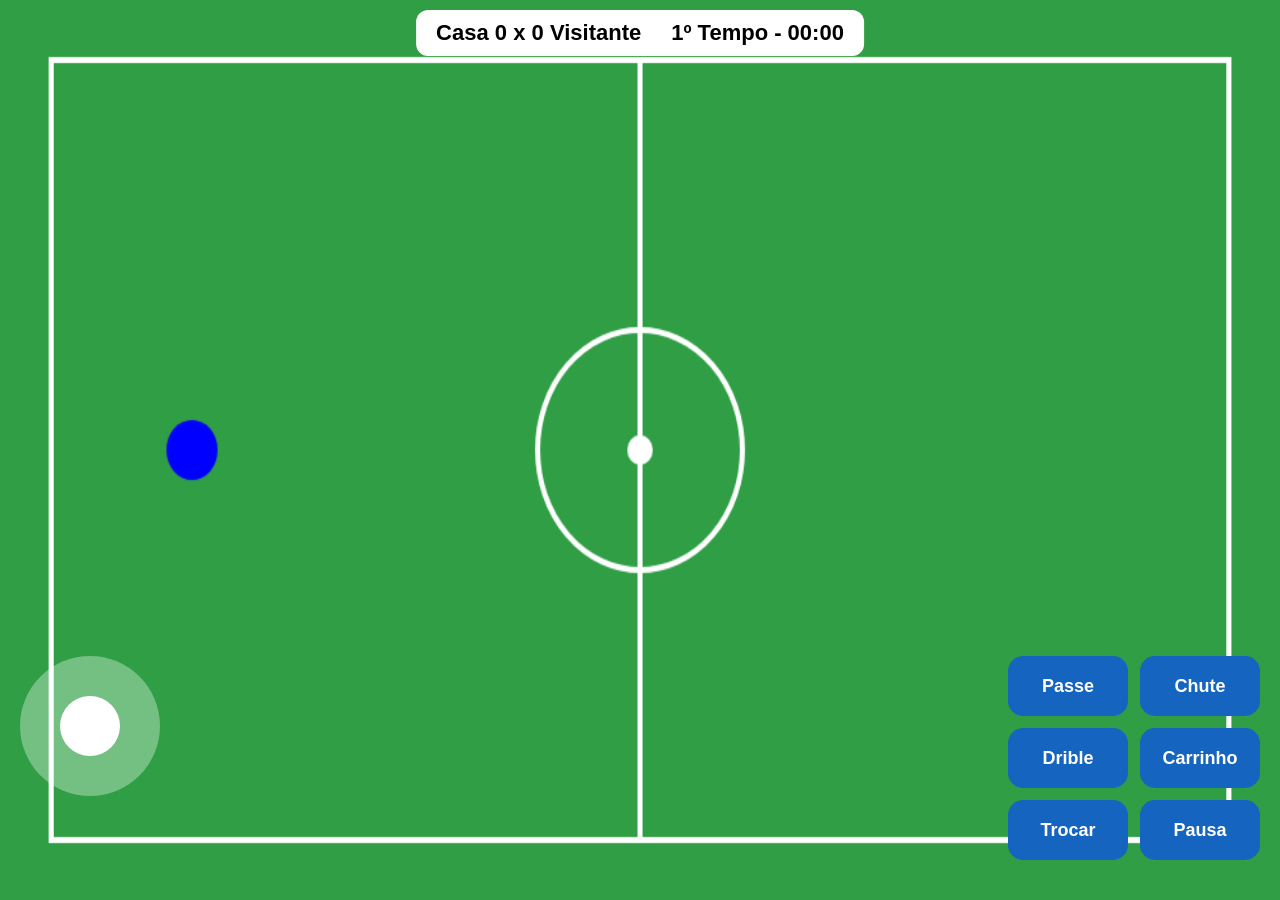
==== index.html @ fe46c60b "Add initial Futebolland game skeleton (HTML, CSS, canvas render loop) Co-Authored-By: Claude Sonnet " ====
<!DOCTYPE html>
<html lang="pt-BR">
<head>
    <meta charset="UTF-8">
    <meta name="viewport" content="width=device-width, initial-scale=1.0">
    <title>Futebolland</title>
    <link rel="stylesheet" href="style.css">
</head>
<body>

<div id="hud">
    <div id="placar">
        <span id="casa">Casa</span>
        <span id="resultado">0 x 0</span>
        <span id="visitante">Visitante</span>
    </div>
    <div id="tempo">
        1º Tempo - 00:00
    </div>
</div>

<canvas id="game"></canvas>

<div id="controles">
    <div id="joystick">
        <div id="stick"></div>
    </div>
    <div id="acoes">
        <button id="passe">Passe</button>
        <button id="chute">Chute</button>
        <button id="drible">Drible</button>
        <button id="carrinho">Carrinho</button>
        <button id="trocar">Trocar</button>
        <button id="pausar">Pausa</button>
    </div>
</div>

<script src="game.js"></script>
</body>
</html>
---- style.css ----
*{
    margin:0;
    padding:0;
    box-sizing:border-box;
}

body{
    background:#0f7b24;
    overflow:hidden;
    font-family:Arial,Helvetica,sans-serif;
}

#game{
    display:block;
    margin:auto;
    background:#2f9e44;
    width:100vw;
    height:100vh;
}

#hud{
    position:absolute;
    top:10px;
    left:50%;
    transform:translateX(-50%);
    display:flex;
    gap:30px;
    background:white;
    padding:10px 20px;
    border-radius:12px;
    font-size:22px;
    font-weight:bold;
}

#controles{
    position:absolute;
    bottom:20px;
    left:0;
    right:0;
    display:flex;
    justify-content:space-between;
    padding:20px;
}

#joystick{
    width:140px;
    height:140px;
    border-radius:50%;
    background:#ffffff55;
    position:relative;
}

#stick{
    width:60px;
    height:60px;
    border-radius:50%;
    background:white;
    position:absolute;
    top:40px;
    left:40px;
}

#acoes{
    display:grid;
    grid-template-columns:repeat(2,120px);
    gap:12px;
}

button{
    height:60px;
    font-size:18px;
    border:none;
    border-radius:15px;
    background:#1565c0;
    color:white;
    font-weight:bold;
}
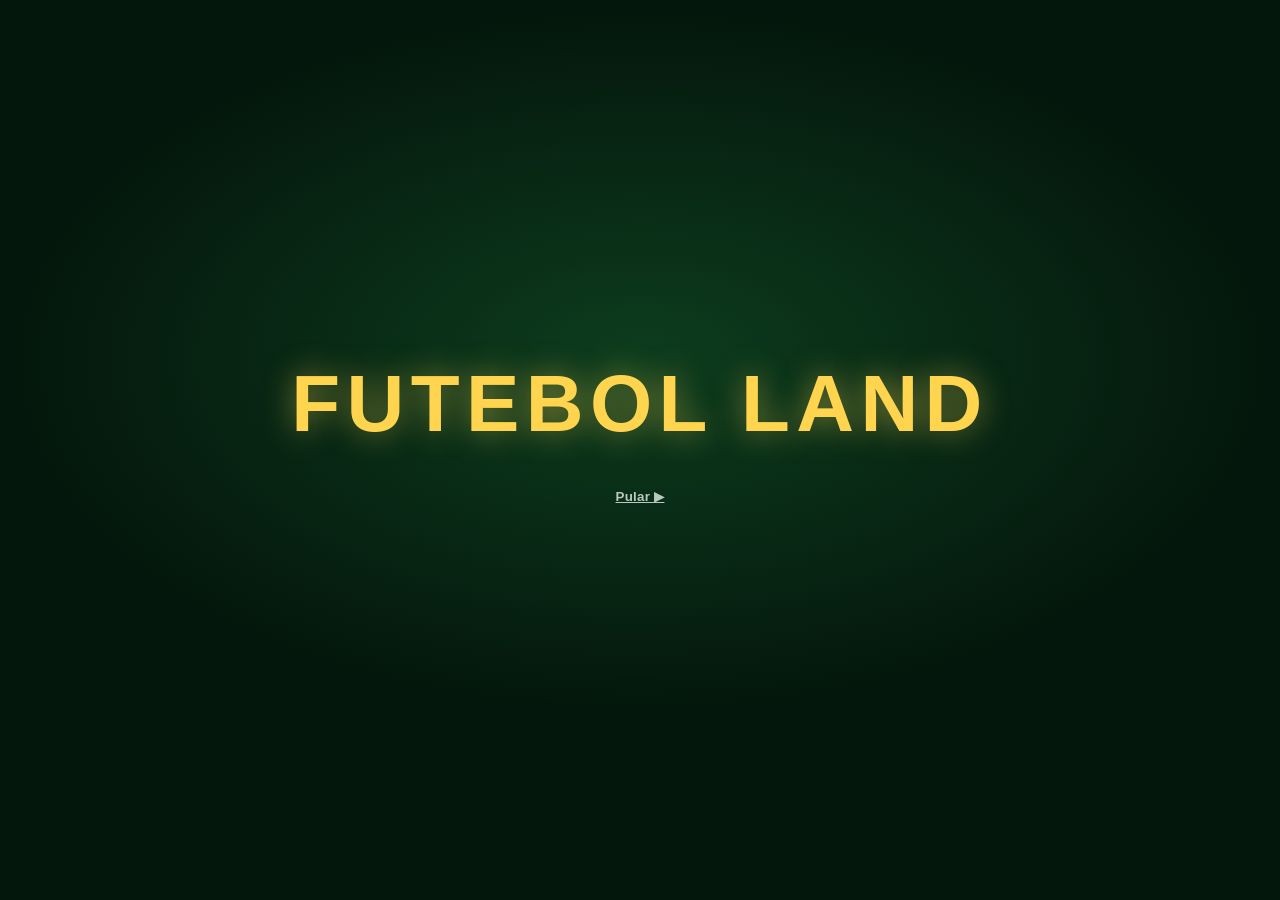
==== commit 7d62d9d7: "Cria site jogável do Futebol Land a partir do design Unity original Porta a arquitetura do projeto (" ====
--- a/index.html
+++ b/index.html
@@ -1,40 +1,287 @@
-<!DOCTYPE html>
+<!doctype html>
 <html lang="pt-BR">
 <head>
-    <meta charset="UTF-8">
-    <meta name="viewport" content="width=device-width, initial-scale=1.0">
-    <title>Futebolland</title>
-    <link rel="stylesheet" href="style.css">
+  <meta charset="UTF-8" />
+  <meta name="viewport" content="width=device-width, initial-scale=1.0" />
+  <title>Futebol Land</title>
+  <meta name="description" content="Futebol Land — crie seu clube, jogue partidas e viva uma carreira no futebol, direto do navegador." />
+  <link rel="icon" href="data:image/svg+xml,<svg xmlns=%22http://www.w3.org/2000/svg%22 viewBox=%220 0 100 100%22><text y=%22.9em%22 font-size=%2290%22>⚽</text></svg>" />
+  <link rel="stylesheet" href="css/style.css" />
 </head>
 <body>
 
-<div id="hud">
-    <div id="placar">
-        <span id="casa">Casa</span>
-        <span id="resultado">0 x 0</span>
-        <span id="visitante">Visitante</span>
-    </div>
-    <div id="tempo">
-        1º Tempo - 00:00
-    </div>
-</div>
-
-<canvas id="game"></canvas>
-
-<div id="controles">
-    <div id="joystick">
-        <div id="stick"></div>
-    </div>
-    <div id="acoes">
-        <button id="passe">Passe</button>
-        <button id="chute">Chute</button>
-        <button id="drible">Drible</button>
-        <button id="carrinho">Carrinho</button>
-        <button id="trocar">Trocar</button>
-        <button id="pausar">Pausa</button>
-    </div>
-</div>
-
-<script src="game.js"></script>
+  <!-- ===================== SPLASH ===================== -->
+  <section id="screen-splash" class="screen active">
+    <div class="splash-wrap">
+      <div class="splash-stage stage-logo">FUTEBOL LAND</div>
+      <button id="splash-skip" class="btn-link">Pular ▶</button>
+    </div>
+  </section>
+
+  <!-- ===================== MAIN MENU ===================== -->
+  <section id="screen-main-menu" class="screen">
+    <div class="menu-wrap">
+      <h1 class="game-title">FUTEBOL LAND</h1>
+      <p class="game-subtitle">Aperte START para jogar</p>
+      <nav class="menu-list">
+        <button id="menu-career" class="menu-btn">Modo Carreira</button>
+        <button id="menu-create-club" class="menu-btn">Crie seu Clube</button>
+        <button id="menu-quick-match" class="menu-btn">Jogo Rápido</button>
+        <button id="menu-online" class="menu-btn">Online</button>
+        <button id="menu-tournaments" class="menu-btn">Torneios</button>
+        <button id="menu-training" class="menu-btn">Treino</button>
+        <button id="menu-settings" class="menu-btn">Configurações</button>
+        <button id="menu-credits" class="menu-btn">Créditos</button>
+        <button id="menu-exit" class="menu-btn menu-btn-quiet">Sair</button>
+      </nav>
+      <p id="menu-exit-note" class="menu-exit-note" hidden>Obrigado por jogar Futebol Land! Você pode fechar esta aba quando quiser. ⚽</p>
+    </div>
+  </section>
+
+  <!-- ===================== QUICK MATCH ===================== -->
+  <section id="screen-quick-match" class="screen">
+    <div class="screen-wrap">
+      <header class="screen-header">
+        <h2>Jogo Rápido</h2>
+      </header>
+
+      <div class="qm-setup">
+        <div class="qm-picker">
+          <div class="qm-team-picker">
+            <div id="qm-home-preview" class="team-preview"></div>
+            <label for="qm-home">Time da Casa</label>
+            <select id="qm-home"></select>
+          </div>
+          <div class="qm-vs">×</div>
+          <div class="qm-team-picker">
+            <div id="qm-away-preview" class="team-preview"></div>
+            <label for="qm-away">Time Visitante</label>
+            <select id="qm-away"></select>
+          </div>
+        </div>
+        <div class="screen-actions">
+          <button id="qm-start" class="btn-primary">Apitar Início ⚽</button>
+          <button id="qm-back-setup" class="btn-secondary">Voltar</button>
+        </div>
+      </div>
+
+      <div class="qm-live" hidden>
+        <div class="scoreboard">
+          <div class="scoreboard-team">
+            <span id="qm-name-home">—</span>
+            <span id="qm-score-home">0</span>
+          </div>
+          <div id="qm-clock" class="scoreboard-clock">0'</div>
+          <div class="scoreboard-team">
+            <span id="qm-score-away">0</span>
+            <span id="qm-name-away">—</span>
+          </div>
+        </div>
+        <div id="qm-log" class="match-log"></div>
+        <div class="screen-actions">
+          <button id="qm-speed" class="btn-secondary">Velocidade x1</button>
+          <button id="qm-skip" class="btn-secondary">Pular para o fim</button>
+          <button id="qm-rematch" class="btn-primary" hidden>Nova Partida</button>
+          <button id="qm-back-live" class="btn-secondary">Voltar</button>
+        </div>
+      </div>
+    </div>
+  </section>
+
+  <!-- ===================== CREATE CLUB ===================== -->
+  <section id="screen-create-club" class="screen">
+    <div class="screen-wrap">
+      <header class="screen-header">
+        <h2>Crie seu Clube</h2>
+      </header>
+
+      <form id="create-club-form" class="cc-grid">
+        <div class="cc-fields">
+          <label>Nome do clube
+            <input id="cc-name" type="text" maxlength="30" required placeholder="Ex: Vini FC" />
+          </label>
+          <label>Cidade
+            <input id="cc-city" type="text" maxlength="24" placeholder="Ex: Nova Esperança" />
+          </label>
+          <label>País
+            <select id="cc-country"></select>
+          </label>
+          <label>Estádio
+            <input id="cc-stadium" type="text" maxlength="30" placeholder="Ex: Arena Vini" />
+          </label>
+          <div class="cc-colors">
+            <label>Cor primária <input id="cc-primary" type="color" value="#1b5e20" /></label>
+            <label>Cor secundária <input id="cc-secondary" type="color" value="#ffd600" /></label>
+          </div>
+          <label>Escudo
+            <div id="cc-emblem-picker" class="emblem-picker"></div>
+          </label>
+          <label>Força do elenco: <span id="cc-strength-label">70</span>
+            <input id="cc-strength" type="range" min="45" max="90" value="70" />
+          </label>
+          <div class="screen-actions">
+            <button type="submit" class="btn-primary">Fundar Clube</button>
+            <button type="button" id="cc-back" class="btn-secondary">Voltar</button>
+          </div>
+        </div>
+        <div class="cc-preview-col">
+          <div id="cc-preview" class="team-preview big"></div>
+          <p class="muted">Pré-visualização do escudo</p>
+        </div>
+      </form>
+
+      <h3>Meus Clubes</h3>
+      <div id="cc-list" class="club-list"></div>
+    </div>
+  </section>
+
+  <!-- ===================== CAREER ===================== -->
+  <section id="screen-career" class="screen">
+    <div class="screen-wrap">
+      <header class="screen-header">
+        <h2>Modo Carreira</h2>
+      </header>
+
+      <div class="career-setup">
+        <label>Escolha seu clube
+          <select id="career-club"></select>
+        </label>
+        <label>Nome do técnico
+          <input id="career-manager-name" type="text" maxlength="24" placeholder="Seu nome" />
+        </label>
+        <div class="screen-actions">
+          <button id="career-start" class="btn-primary">Começar Carreira</button>
+          <button id="career-back-setup" class="btn-secondary">Voltar</button>
+        </div>
+      </div>
+
+      <div class="career-dashboard" hidden>
+        <div id="career-club-header" class="career-club-header"></div>
+        <p id="career-season-info" class="career-info"></p>
+        <p id="career-money-info" class="career-info"></p>
+        <p id="career-fixture-info" class="career-info career-fixture"></p>
+        <div class="screen-actions">
+          <button id="career-play-round" class="btn-primary">Jogar Rodada</button>
+          <button id="career-new" class="btn-secondary">Nova Carreira</button>
+          <button id="career-back-dashboard" class="btn-secondary">Voltar ao Menu</button>
+        </div>
+
+        <h3>Classificação</h3>
+        <div class="table-scroll">
+          <table class="standings-table">
+            <thead>
+              <tr><th>#</th><th>Clube</th><th>J</th><th>V</th><th>E</th><th>D</th><th>GP</th><th>GC</th><th>SG</th><th>Pts</th></tr>
+            </thead>
+            <tbody id="career-standings-body"></tbody>
+          </table>
+        </div>
+
+        <div class="career-columns">
+          <div>
+            <h3>Últimas rodadas</h3>
+            <div id="career-history" class="career-history"></div>
+          </div>
+          <div>
+            <h3>Taças</h3>
+            <div id="career-trophies" class="career-trophies"></div>
+          </div>
+        </div>
+      </div>
+
+      <div class="career-match" hidden>
+        <div class="scoreboard">
+          <div class="scoreboard-team">
+            <span id="career-name-home">—</span>
+            <span id="career-score-home">0</span>
+          </div>
+          <div id="career-clock" class="scoreboard-clock">0'</div>
+          <div class="scoreboard-team">
+            <span id="career-score-away">0</span>
+            <span id="career-name-away">—</span>
+          </div>
+        </div>
+        <div id="career-log" class="match-log"></div>
+        <div class="screen-actions">
+          <button id="career-match-skip" class="btn-secondary">Pular para o fim</button>
+          <button id="career-match-continue" class="btn-primary" hidden>Continuar</button>
+        </div>
+      </div>
+    </div>
+  </section>
+
+  <!-- ===================== ONLINE (stub) ===================== -->
+  <section id="screen-online" class="screen">
+    <div class="screen-wrap stub-screen">
+      <header class="screen-header"><h2>Online</h2></header>
+      <p>🌐 O modo online (partidas contra outros jogadores, clubes online, ranking e temporadas) está planejado no design original do FutebolLand, mas depende de um servidor multiplayer que este site ainda não tem.</p>
+      <p class="muted">Estruturas previstas: Matchmaking, FriendSystem, ClubOnline, ChatSystem, RankingSystem, SeasonSystem, TournamentSystem, AntiCheat.</p>
+      <div class="screen-actions">
+        <button class="btn-secondary back-to-menu">Voltar</button>
+      </div>
+    </div>
+  </section>
+
+  <!-- ===================== TOURNAMENTS (stub) ===================== -->
+  <section id="screen-tournaments" class="screen">
+    <div class="screen-wrap stub-screen">
+      <header class="screen-header"><h2>Torneios</h2></header>
+      <p>🏆 Em breve: dispute a <strong>Copa Futebol Land</strong> em chaveamento eliminatório entre todos os clubes do banco de dados (incluindo os que você criar).</p>
+      <div class="screen-actions">
+        <button class="btn-secondary back-to-menu">Voltar</button>
+      </div>
+    </div>
+  </section>
+
+  <!-- ===================== TRAINING (stub) ===================== -->
+  <section id="screen-training" class="screen">
+    <div class="screen-wrap stub-screen">
+      <header class="screen-header"><h2>Treino</h2></header>
+      <p>🏃 Em breve: sessões de treino para evoluir os atributos dos seus jogadores (ritmo, finalização, passe, drible, defesa e físico) entre as rodadas da Carreira.</p>
+      <div class="screen-actions">
+        <button class="btn-secondary back-to-menu">Voltar</button>
+      </div>
+    </div>
+  </section>
+
+  <!-- ===================== SETTINGS ===================== -->
+  <section id="screen-settings" class="screen">
+    <div class="screen-wrap">
+      <header class="screen-header"><h2>Configurações</h2></header>
+
+      <label class="setting-row">Volume da música: <span id="set-music-label">70%</span>
+        <input id="set-music" type="range" min="0" max="100" value="70" />
+      </label>
+      <label class="setting-row">Volume dos efeitos: <span id="set-sfx-label">80%</span>
+        <input id="set-sfx" type="range" min="0" max="100" value="80" />
+      </label>
+
+      <p class="setting-row">Dificuldade</p>
+      <div id="set-difficulty-ladder" class="difficulty-ladder"></div>
+
+      <div class="screen-actions">
+        <button id="set-back" class="btn-primary">Voltar</button>
+        <button id="set-reset" class="btn-secondary danger">Apagar todos os dados salvos</button>
+      </div>
+    </div>
+  </section>
+
+  <!-- ===================== CREDITS ===================== -->
+  <section id="screen-credits" class="screen">
+    <div class="screen-wrap stub-screen">
+      <header class="screen-header"><h2>Créditos</h2></header>
+      <p><strong>Futebol Land</strong> — versão site, adaptada da estrutura original do projeto em Unity.</p>
+      <ul class="credits-list">
+        <li>Design &amp; Concept — Vini</li>
+        <li>Engenharia do site &amp; simulação de partidas — Claude</li>
+        <li>Menu, Carreira, Criação de Clube, Jogo Rápido, Banco de Dados</li>
+      </ul>
+      <p class="muted">Estrutura original: Assets, Scripts (Menu, Career, OpenWorld, Clubs, Players, Match, Online, Save), Scenes e Database, mantidos como referência de arquitetura para esta versão web.</p>
+      <div class="screen-actions">
+        <button class="btn-secondary back-to-menu">Voltar</button>
+      </div>
+    </div>
+  </section>
+
+  <script type="module" src="js/main.js"></script>
 </body>
 </html>
--- a/css/style.css
+++ b/css/style.css
@@ -0,0 +1,544 @@
+:root {
+  --pitch-dark: #04170c;
+  --pitch: #0c2f18;
+  --pitch-light: #145c2c;
+  --accent: #2ecc71;
+  --accent-dark: #1b8f4c;
+  --gold: #ffd54f;
+  --red: #e53935;
+  --ink: #eef7f0;
+  --ink-dim: #b9c9bd;
+  --panel: rgba(6, 26, 14, 0.82);
+  --panel-solid: #0a2415;
+  --border: rgba(255, 255, 255, 0.12);
+  --radius: 14px;
+  font-size: 16px;
+}
+
+* {
+  box-sizing: border-box;
+}
+
+html, body {
+  margin: 0;
+  padding: 0;
+  min-height: 100%;
+}
+
+body {
+  font-family: "Segoe UI", Roboto, "Helvetica Neue", Arial, sans-serif;
+  color: var(--ink);
+  background:
+    radial-gradient(1200px 700px at 50% -10%, #123d20 0%, transparent 60%),
+    repeating-linear-gradient(
+      90deg,
+      var(--pitch) 0px,
+      var(--pitch) 60px,
+      var(--pitch-light) 60px,
+      var(--pitch-light) 120px
+    );
+  background-attachment: fixed;
+  min-height: 100vh;
+}
+
+button {
+  font-family: inherit;
+  cursor: pointer;
+}
+
+a {
+  color: var(--accent);
+}
+
+/* ===================== SCREENS ===================== */
+.screen {
+  display: none;
+  min-height: 100vh;
+  padding: 2rem 1.25rem 4rem;
+  animation: fadeIn 0.35s ease;
+}
+.screen.active {
+  display: block;
+}
+
+@keyframes fadeIn {
+  from { opacity: 0; transform: translateY(6px); }
+  to { opacity: 1; transform: translateY(0); }
+}
+
+.screen-wrap {
+  max-width: 900px;
+  margin: 0 auto;
+  background: var(--panel);
+  border: 1px solid var(--border);
+  border-radius: var(--radius);
+  padding: 1.75rem;
+  backdrop-filter: blur(6px);
+  box-shadow: 0 20px 50px rgba(0,0,0,0.35);
+}
+
+.screen-header {
+  border-bottom: 2px solid var(--accent-dark);
+  padding-bottom: 0.75rem;
+  margin-bottom: 1.25rem;
+}
+.screen-header h2 {
+  margin: 0;
+  letter-spacing: 0.04em;
+  text-transform: uppercase;
+  color: var(--gold);
+}
+
+.screen-actions {
+  display: flex;
+  gap: 0.75rem;
+  flex-wrap: wrap;
+  margin-top: 1.25rem;
+}
+
+.muted {
+  color: var(--ink-dim);
+  font-size: 0.9rem;
+}
+
+/* ===================== BUTTONS ===================== */
+.btn-primary, .btn-secondary, .btn-small, .btn-link {
+  border-radius: 999px;
+  border: none;
+  padding: 0.75rem 1.5rem;
+  font-weight: 700;
+  letter-spacing: 0.02em;
+  transition: transform 0.12s ease, box-shadow 0.12s ease, filter 0.12s ease;
+}
+.btn-primary {
+  background: linear-gradient(135deg, var(--accent), var(--accent-dark));
+  color: #04170c;
+  box-shadow: 0 8px 20px rgba(46, 204, 113, 0.35);
+}
+.btn-secondary {
+  background: rgba(255,255,255,0.08);
+  color: var(--ink);
+  border: 1px solid var(--border);
+}
+.btn-secondary.danger, .btn-small.danger {
+  border-color: rgba(229, 57, 53, 0.6);
+  color: #ff8a80;
+}
+.btn-small {
+  padding: 0.4rem 0.9rem;
+  font-size: 0.8rem;
+  background: rgba(255,255,255,0.08);
+  color: var(--ink);
+}
+.btn-primary:hover, .btn-secondary:hover, .btn-small:hover {
+  transform: translateY(-2px);
+  filter: brightness(1.08);
+}
+.btn-link {
+  background: none;
+  color: var(--ink-dim);
+  text-decoration: underline;
+  padding: 0.4rem 0.6rem;
+}
+
+/* ===================== SPLASH ===================== */
+#screen-splash {
+  background:
+    radial-gradient(900px 500px at 50% 40%, #0d3d1e 0%, #04170c 70%);
+}
+#screen-splash.active {
+  display: flex;
+  align-items: center;
+  justify-content: center;
+}
+.splash-wrap {
+  text-align: center;
+}
+.splash-stage {
+  font-size: clamp(1.4rem, 5vw, 3rem);
+  font-weight: 800;
+  letter-spacing: 0.08em;
+  text-transform: uppercase;
+  color: var(--gold);
+  text-shadow: 0 0 30px rgba(255, 213, 79, 0.5);
+  min-height: 4rem;
+  animation: pulse 1.1s ease-in-out infinite;
+}
+.stage-logo { color: var(--gold); font-size: clamp(2.2rem, 8vw, 5rem); }
+.stage-crowd { color: var(--accent); }
+.stage-stadium { color: #fff59d; }
+.stage-players { color: var(--accent); }
+
+@keyframes pulse {
+  0%, 100% { transform: scale(1); opacity: 1; }
+  50% { transform: scale(1.03); opacity: 0.85; }
+}
+
+.splash-wrap .btn-link {
+  margin-top: 2rem;
+}
+
+/* ===================== MAIN MENU ===================== */
+#screen-main-menu {
+  display: none;
+  align-items: center;
+  justify-content: center;
+}
+#screen-main-menu.active {
+  display: flex;
+}
+.menu-wrap {
+  text-align: center;
+  width: 100%;
+  max-width: 420px;
+}
+.game-title {
+  font-size: clamp(2.2rem, 8vw, 3.4rem);
+  margin: 0;
+  letter-spacing: 0.1em;
+  color: var(--gold);
+  text-shadow: 0 0 24px rgba(255, 213, 79, 0.45);
+}
+.game-subtitle {
+  color: var(--ink-dim);
+  margin-top: 0.25rem;
+  margin-bottom: 2rem;
+  letter-spacing: 0.05em;
+}
+.menu-list {
+  display: flex;
+  flex-direction: column;
+  gap: 0.6rem;
+}
+.menu-btn {
+  background: var(--panel-solid);
+  border: 1px solid var(--border);
+  color: var(--ink);
+  padding: 0.85rem 1rem;
+  border-radius: 10px;
+  font-size: 1.05rem;
+  font-weight: 600;
+  letter-spacing: 0.03em;
+  transition: transform 0.12s ease, background 0.12s ease, border-color 0.12s ease;
+}
+.menu-btn:hover {
+  transform: translateX(4px);
+  background: rgba(46, 204, 113, 0.18);
+  border-color: var(--accent);
+}
+.menu-btn-quiet {
+  opacity: 0.75;
+  margin-top: 0.5rem;
+}
+.menu-exit-note {
+  margin-top: 1rem;
+  color: var(--gold);
+}
+
+/* ===================== FORMS ===================== */
+label {
+  display: block;
+  margin-bottom: 1rem;
+  font-weight: 600;
+  color: var(--ink-dim);
+  font-size: 0.9rem;
+}
+input[type="text"], input[type="number"], select {
+  display: block;
+  width: 100%;
+  margin-top: 0.35rem;
+  padding: 0.6rem 0.75rem;
+  border-radius: 8px;
+  border: 1px solid var(--border);
+  background: rgba(255,255,255,0.06);
+  color: var(--ink);
+  font-size: 1rem;
+}
+input[type="range"] {
+  width: 100%;
+  margin-top: 0.5rem;
+  accent-color: var(--accent);
+}
+input[type="color"] {
+  width: 3rem;
+  height: 2.2rem;
+  border: none;
+  background: none;
+  vertical-align: middle;
+  margin-left: 0.5rem;
+}
+select {
+  appearance: none;
+}
+
+/* ===================== QUICK MATCH ===================== */
+.qm-picker {
+  display: flex;
+  align-items: center;
+  justify-content: center;
+  gap: 1.5rem;
+  flex-wrap: wrap;
+  text-align: center;
+}
+.qm-team-picker {
+  flex: 1;
+  min-width: 180px;
+}
+.qm-vs {
+  font-size: 1.8rem;
+  color: var(--gold);
+  font-weight: 800;
+}
+.team-preview {
+  display: flex;
+  justify-content: center;
+  margin-bottom: 0.5rem;
+}
+.team-preview.big svg {
+  width: 130px;
+  height: 130px;
+}
+
+.scoreboard {
+  display: flex;
+  align-items: center;
+  justify-content: space-between;
+  background: var(--panel-solid);
+  border: 1px solid var(--border);
+  border-radius: 10px;
+  padding: 1rem 1.25rem;
+  margin-bottom: 1rem;
+  gap: 1rem;
+}
+.scoreboard-team {
+  flex: 1;
+  display: flex;
+  align-items: center;
+  gap: 0.75rem;
+  font-weight: 700;
+  font-size: 1.1rem;
+}
+.scoreboard-team span:last-child {
+  font-size: 1.6rem;
+  color: var(--gold);
+  min-width: 1.6rem;
+  text-align: center;
+}
+.scoreboard-team:last-child {
+  justify-content: flex-end;
+}
+.scoreboard-clock {
+  font-weight: 800;
+  color: var(--accent);
+  font-size: 1.2rem;
+  min-width: 3rem;
+  text-align: center;
+}
+
+.match-log {
+  height: 260px;
+  overflow-y: auto;
+  background: rgba(0,0,0,0.35);
+  border: 1px solid var(--border);
+  border-radius: 10px;
+  padding: 0.75rem 1rem;
+  font-size: 0.92rem;
+  display: flex;
+  flex-direction: column;
+  gap: 0.35rem;
+}
+.log-line {
+  padding: 0.25rem 0.4rem;
+  border-radius: 6px;
+  border-left: 3px solid transparent;
+}
+.log-line.log-gol {
+  color: var(--gold);
+  background: rgba(255, 213, 79, 0.1);
+  border-left-color: var(--gold);
+  font-weight: 700;
+}
+.log-line.log-amarelo { border-left-color: #fdd835; }
+.log-line.log-vermelho { border-left-color: var(--red); color: #ff8a80; }
+.log-line.log-fim { color: var(--accent); font-weight: 700; }
+.log-line.log-apito, .log-line.log-intervalo { color: var(--ink-dim); font-style: italic; }
+
+/* ===================== CREATE CLUB ===================== */
+.cc-grid {
+  display: grid;
+  grid-template-columns: 2fr 1fr;
+  gap: 2rem;
+}
+.cc-colors {
+  display: flex;
+  gap: 1.5rem;
+}
+.cc-colors label {
+  display: flex;
+  align-items: center;
+  gap: 0.5rem;
+}
+.cc-preview-col {
+  display: flex;
+  flex-direction: column;
+  align-items: center;
+  justify-content: flex-start;
+  padding-top: 1rem;
+}
+.emblem-picker {
+  display: flex;
+  gap: 0.5rem;
+  flex-wrap: wrap;
+  margin-top: 0.5rem;
+}
+.emblem-choice {
+  background: rgba(255,255,255,0.06);
+  border: 2px solid transparent;
+  border-radius: 8px;
+  padding: 0.25rem;
+}
+.emblem-choice.selected {
+  border-color: var(--accent);
+}
+.club-list {
+  display: flex;
+  flex-direction: column;
+  gap: 0.5rem;
+  margin-top: 0.5rem;
+}
+.club-row {
+  display: flex;
+  align-items: center;
+  gap: 0.75rem;
+  background: var(--panel-solid);
+  border: 1px solid var(--border);
+  border-radius: 10px;
+  padding: 0.5rem 0.75rem;
+}
+.club-row-info {
+  flex: 1;
+  display: flex;
+  flex-direction: column;
+  font-size: 0.85rem;
+  color: var(--ink-dim);
+}
+.club-row-info strong {
+  color: var(--ink);
+}
+
+/* ===================== CAREER ===================== */
+.career-club-header {
+  display: flex;
+  align-items: center;
+  gap: 0.75rem;
+  margin-bottom: 0.5rem;
+}
+.career-info {
+  margin: 0.15rem 0;
+  color: var(--ink-dim);
+}
+.career-fixture {
+  color: var(--accent);
+  font-weight: 700;
+}
+.table-scroll {
+  overflow-x: auto;
+}
+.standings-table {
+  width: 100%;
+  border-collapse: collapse;
+  margin-top: 0.5rem;
+  font-size: 0.9rem;
+}
+.standings-table th, .standings-table td {
+  padding: 0.45rem 0.5rem;
+  text-align: center;
+  border-bottom: 1px solid var(--border);
+}
+.standings-table th {
+  color: var(--gold);
+  text-transform: uppercase;
+  font-size: 0.75rem;
+}
+.standings-table td:nth-child(2) {
+  text-align: left;
+}
+.standings-table tr.is-user {
+  background: rgba(46, 204, 113, 0.15);
+  font-weight: 700;
+}
+.career-columns {
+  display: grid;
+  grid-template-columns: 1fr 1fr;
+  gap: 1.5rem;
+  margin-top: 1rem;
+}
+.career-history details {
+  background: var(--panel-solid);
+  border: 1px solid var(--border);
+  border-radius: 8px;
+  padding: 0.4rem 0.7rem;
+  margin-bottom: 0.4rem;
+  font-size: 0.85rem;
+}
+.history-line {
+  padding: 0.15rem 0;
+  color: var(--ink-dim);
+}
+.trophy-row {
+  padding: 0.3rem 0;
+  font-size: 0.9rem;
+}
+
+/* ===================== SETTINGS ===================== */
+.setting-row {
+  margin-bottom: 1.25rem;
+}
+.difficulty-ladder {
+  display: flex;
+  gap: 0.5rem;
+  flex-wrap: wrap;
+  margin-bottom: 1rem;
+}
+.difficulty-choice {
+  background: var(--panel-solid);
+  border: 1px solid var(--border);
+  color: var(--ink-dim);
+  border-radius: 999px;
+  padding: 0.5rem 1rem;
+  font-weight: 700;
+  font-size: 0.85rem;
+  letter-spacing: 0.03em;
+}
+.difficulty-choice.selected {
+  background: linear-gradient(135deg, var(--accent), var(--accent-dark));
+  color: #04170c;
+  border-color: transparent;
+}
+
+/* ===================== CREDITS / STUBS ===================== */
+.stub-screen p {
+  line-height: 1.6;
+}
+.credits-list {
+  line-height: 1.9;
+}
+
+/* ===================== RESPONSIVE ===================== */
+@media (max-width: 720px) {
+  .cc-grid {
+    grid-template-columns: 1fr;
+  }
+  .cc-preview-col {
+    order: -1;
+  }
+  .career-columns {
+    grid-template-columns: 1fr;
+  }
+  .scoreboard {
+    flex-direction: column;
+  }
+  .scoreboard-team:last-child {
+    justify-content: flex-start;
+  }
+}
